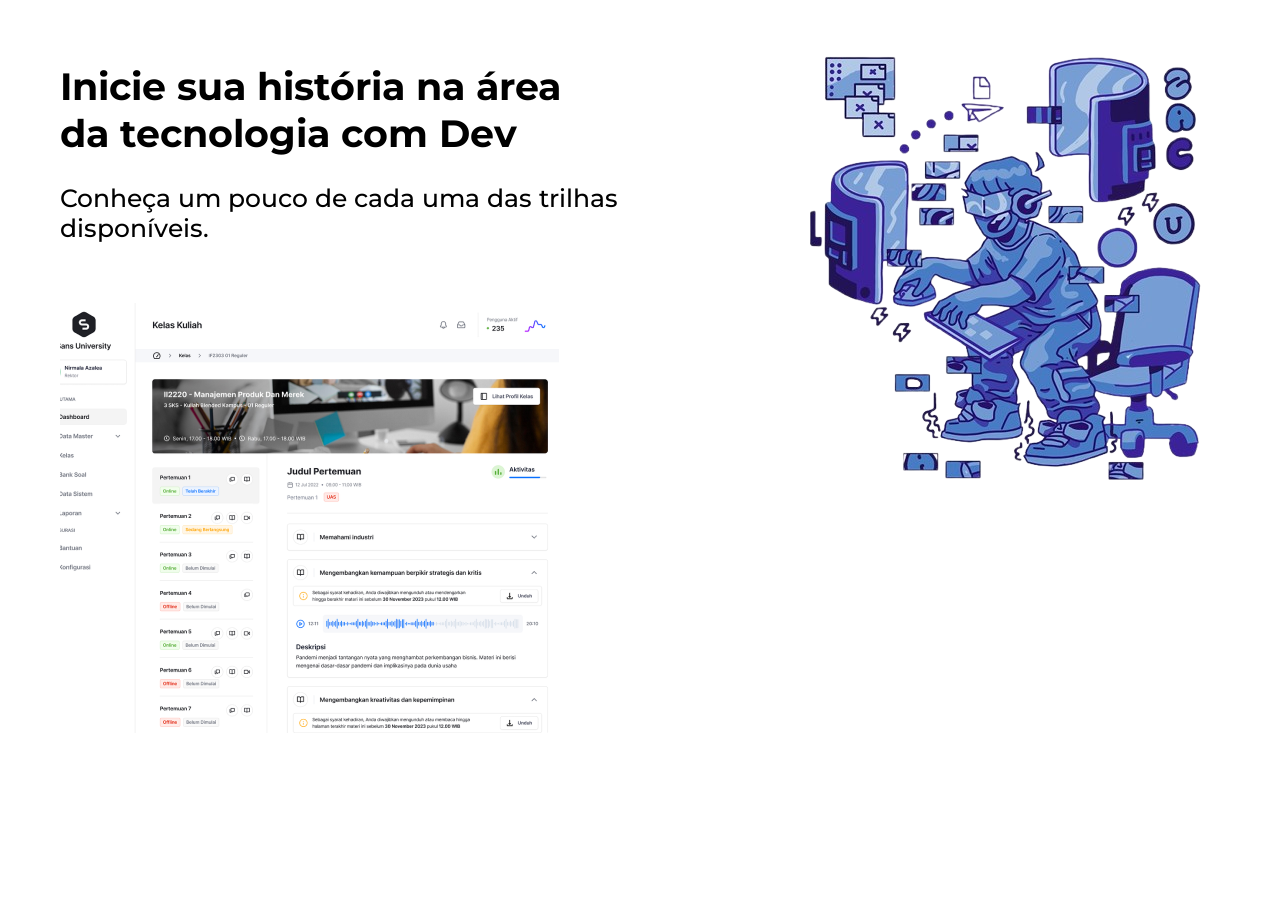
==== parte2.html @ bf93e1b6 "div 1 pag 2" ====
<!DOCTYPE html>
<html lang="en">
<head>
    <meta charset="UTF-8">
    <meta name="viewport" content="width=device-width, initial-scale=1.0">
    <link rel="stylesheet" href="CSS/style2.css">
    <title>Document</title>
</head>
<body>
    
<div class="one">
    <div class="text">
        <h1>Inicie sua história na área<br>da tecnologia com Dev</h1>
        <h3 id="h3">Conheça um pouco de cada uma das trilhas <br>disponíveis.</h3>

        <img src="IMG/Frame 7.png" alt="">

        </div>
        <img src="IMG/imagem1-removebg-preview.png" alt="#">
</div>

</body>
</html>
---- CSS/style2.css ----
@import url('https://fonts.googleapis.com/css2?family=Montserrat:ital,wght@0,100..900;1,100..900&display=swap');

*{
    font-family: Montserrat;
}

body{
background-color: white;
margin-left: 60px;
margin-right: 60px;
}

.one{
    display: flex;
    align-items: flex-start;
    justify-content: space-between;
}
.text{
    font-weight: 100;
    font-style: Semi-Bold;
    font-size: 19px;
    margin-top: 30px;
}

.text img{
    margin-top: 35px;
}

#h3{
   font-weight: 500;
   font-size: 25px;

}

.one img{
    margin-left: auto;
}
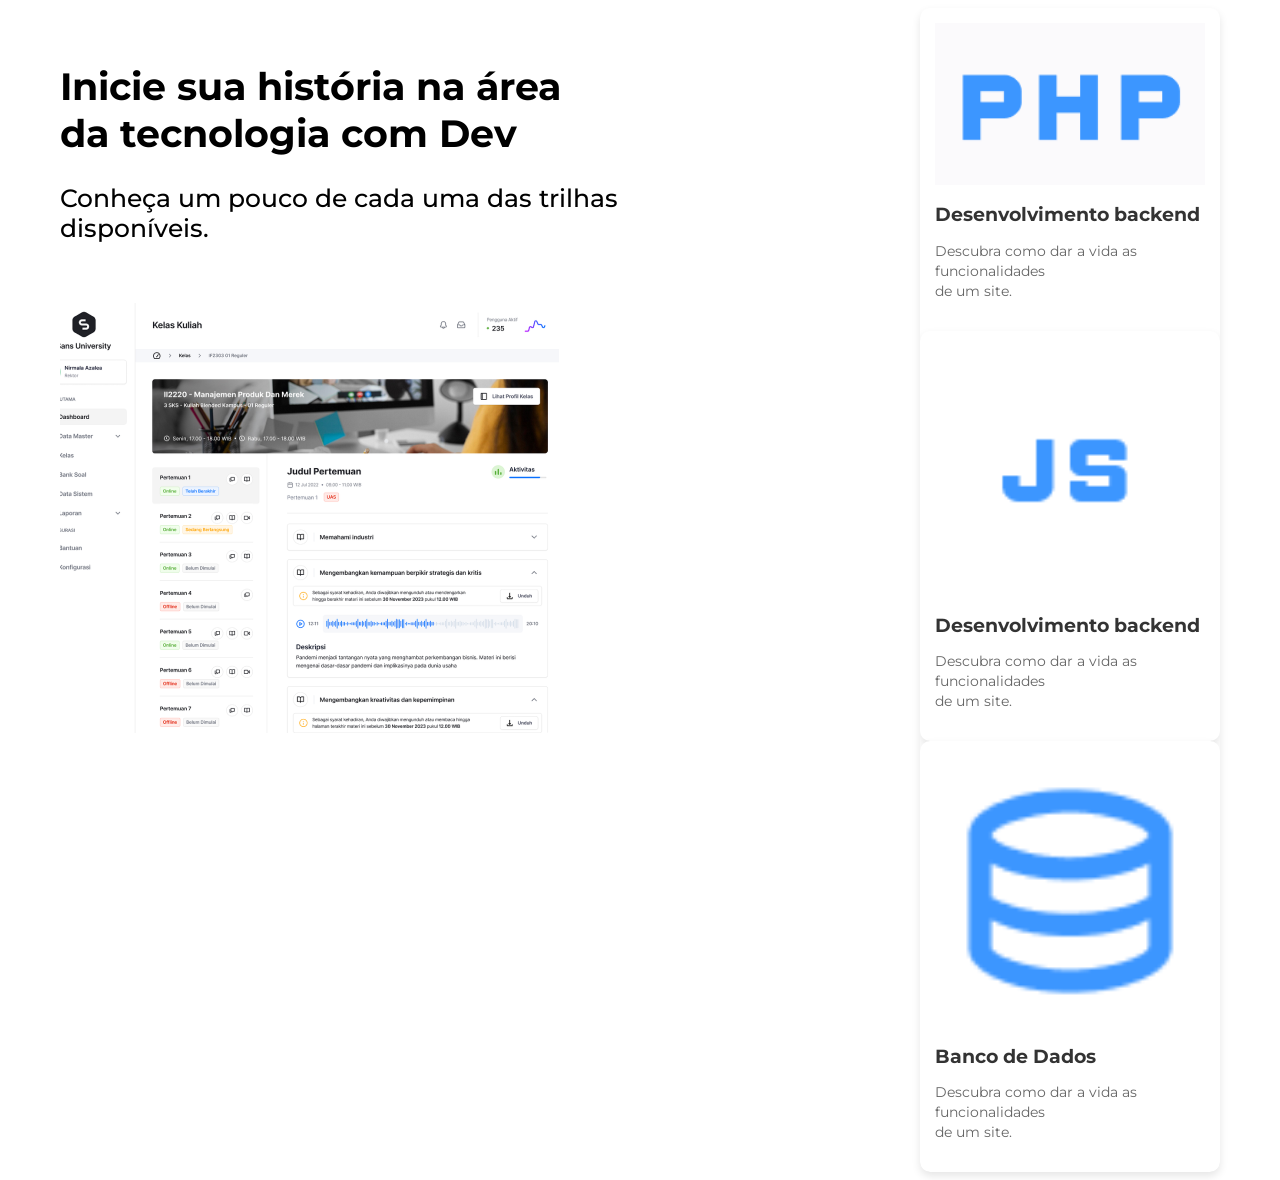
==== commit 4ad0e8c6: "box initial" ====
--- a/parte2.html
+++ b/parte2.html
@@ -16,7 +16,30 @@
         <img src="IMG/Frame 7.png" alt="">
 
         </div>
-        <img src="IMG/imagem1-removebg-preview.png" alt="#">
+        <div class="card">
+            <div class="card-content">
+                <img src="IMG/Captura de tela 2026-03-18 124840.png" alt="">
+                <h3>Desenvolvimento backend</h3>
+                <p>Descubra como dar a vida as funcionalidades <br> de um site.</p>
+            </div>
+        <div class="card">
+            <div class="card-content">
+                <img src="IMG/javascript_24dp_E8EAED_FILL0_wght400_GRAD0_opsz24 1.png" alt="">
+                <h3>Desenvolvimento backend</h3>
+                <p>Descubra como dar a vida as funcionalidades <br> de um site.</p>
+            </div>
+        </div>    
+        <div class="card">
+            <div class="card-content">
+                <img src="IMG/database_24dp_E8EAED_FILL0_wght400_GRAD0_opsz24 1.png" alt="">
+                <h3>Banco de Dados</h3>
+                <p>Descubra como dar a vida as funcionalidades <br> de um site.</p>
+            </div>
+        </div>
+             
+             
+        </div>
+        
 </div>
 
 </body>
--- a/CSS/style2.css
+++ b/CSS/style2.css
@@ -34,4 +34,44 @@
 
 .one img{
     margin-left: auto;
-}+}
+
+
+.card{
+    background-color: white;
+    border-radius: 10px;
+    box-shadow: 0 4px 8px rgba(0,0,0,0.1);
+    overflow: hidden;
+    max-width: 300px;
+    transition: transform 0.3s ease, box-shadow 0.3s ease;
+    display: flex;
+    flex-direction: column;
+    justify-content: space-between;
+}
+
+.card:hover{
+    transform: translateY(-5px);
+    box-shadow: 0 8px 16px rgba(0,0,0,0.2);
+}
+
+.card img{
+    width: 100%;
+    height: auto;
+    display: flex;
+}
+
+.card-content{
+    padding: 15px;
+}
+
+.card-content h3{
+    font-size: 1,2rem;
+    margin-bottom: 10px;
+    color: #333;
+}
+
+.card-content p{
+    font-size: 0.9rem;
+    color: #666;
+    line-height: 1.4;
+}
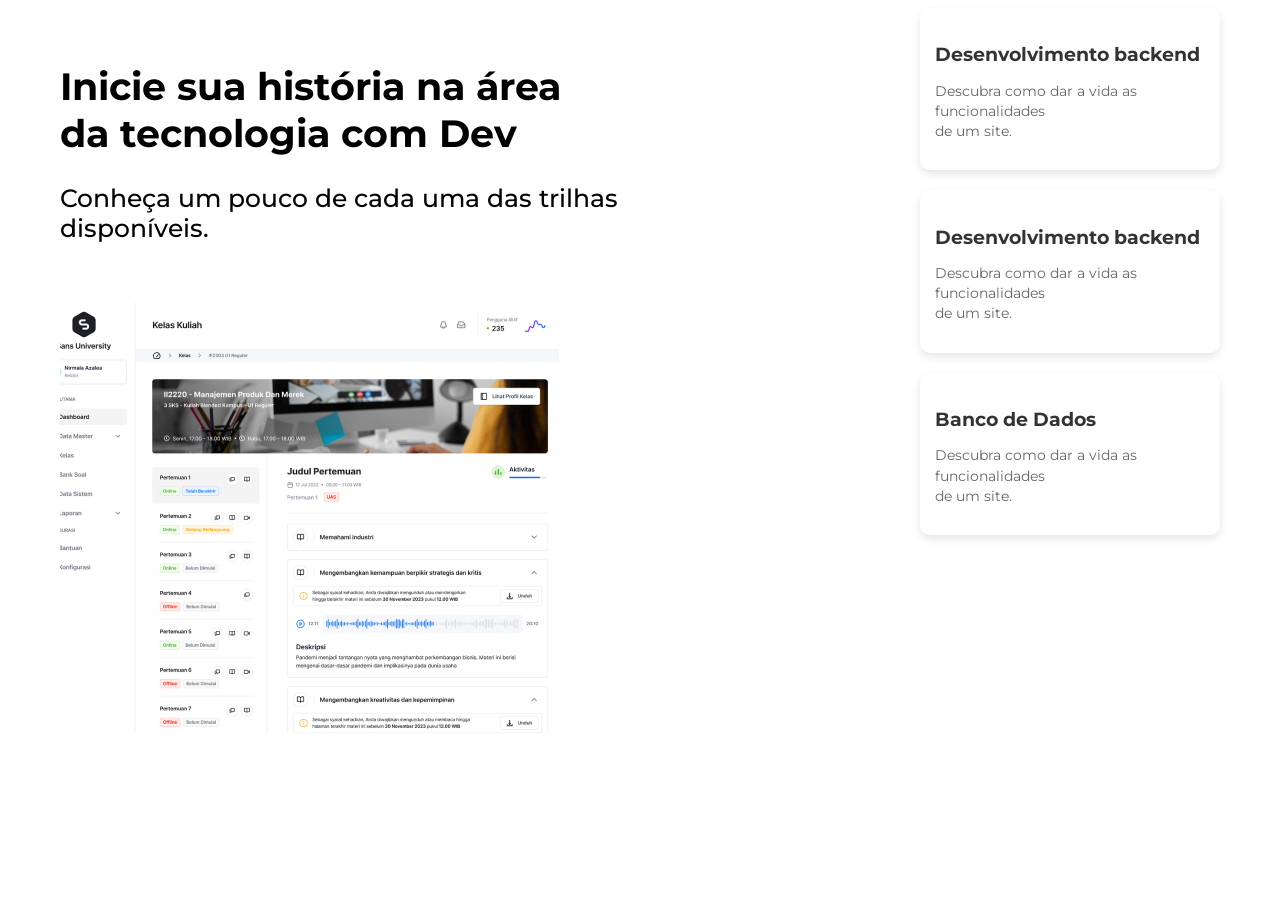
==== commit 11c23de3: "cards com hover mas sem imagem" ====
--- a/parte2.html
+++ b/parte2.html
@@ -9,38 +9,39 @@
 <body>
     
 <div class="one">
+
     <div class="text">
         <h1>Inicie sua história na área<br>da tecnologia com Dev</h1>
         <h3 id="h3">Conheça um pouco de cada uma das trilhas <br>disponíveis.</h3>
+        <img src="IMG/Frame 7.png" alt="">
+    </div>
 
-        <img src="IMG/Frame 7.png" alt="">
+    <!-- CONTAINER DOS CARDS -->
+    <div class="cards">
 
-        </div>
         <div class="card">
             <div class="card-content">
-                <img src="IMG/Captura de tela 2026-03-18 124840.png" alt="">
                 <h3>Desenvolvimento backend</h3>
                 <p>Descubra como dar a vida as funcionalidades <br> de um site.</p>
             </div>
+        </div>
+
         <div class="card">
             <div class="card-content">
-                <img src="IMG/javascript_24dp_E8EAED_FILL0_wght400_GRAD0_opsz24 1.png" alt="">
                 <h3>Desenvolvimento backend</h3>
                 <p>Descubra como dar a vida as funcionalidades <br> de um site.</p>
             </div>
-        </div>    
+        </div>
+
         <div class="card">
             <div class="card-content">
-                <img src="IMG/database_24dp_E8EAED_FILL0_wght400_GRAD0_opsz24 1.png" alt="">
                 <h3>Banco de Dados</h3>
                 <p>Descubra como dar a vida as funcionalidades <br> de um site.</p>
             </div>
         </div>
-             
-             
-        </div>
-        
-</div>
 
+    </div>
+
+</div>    
 </body>
 </html>
--- a/CSS/style2.css
+++ b/CSS/style2.css
@@ -36,17 +36,22 @@
     margin-left: auto;
 }
 
+.cards {
+    display: flex;
+    flex-direction: column;
+    gap: 20px;
+    align-items: flex-end;
+}
 
 .card{
+    
     background-color: white;
     border-radius: 10px;
     box-shadow: 0 4px 8px rgba(0,0,0,0.1);
     overflow: hidden;
     max-width: 300px;
+    width: 100%; 
     transition: transform 0.3s ease, box-shadow 0.3s ease;
-    display: flex;
-    flex-direction: column;
-    justify-content: space-between;
 }
 
 .card:hover{
@@ -54,18 +59,12 @@
     box-shadow: 0 8px 16px rgba(0,0,0,0.2);
 }
 
-.card img{
-    width: 100%;
-    height: auto;
-    display: flex;
-}
-
 .card-content{
     padding: 15px;
 }
 
 .card-content h3{
-    font-size: 1,2rem;
+    font-size: 1.2rem;
     margin-bottom: 10px;
     color: #333;
 }
